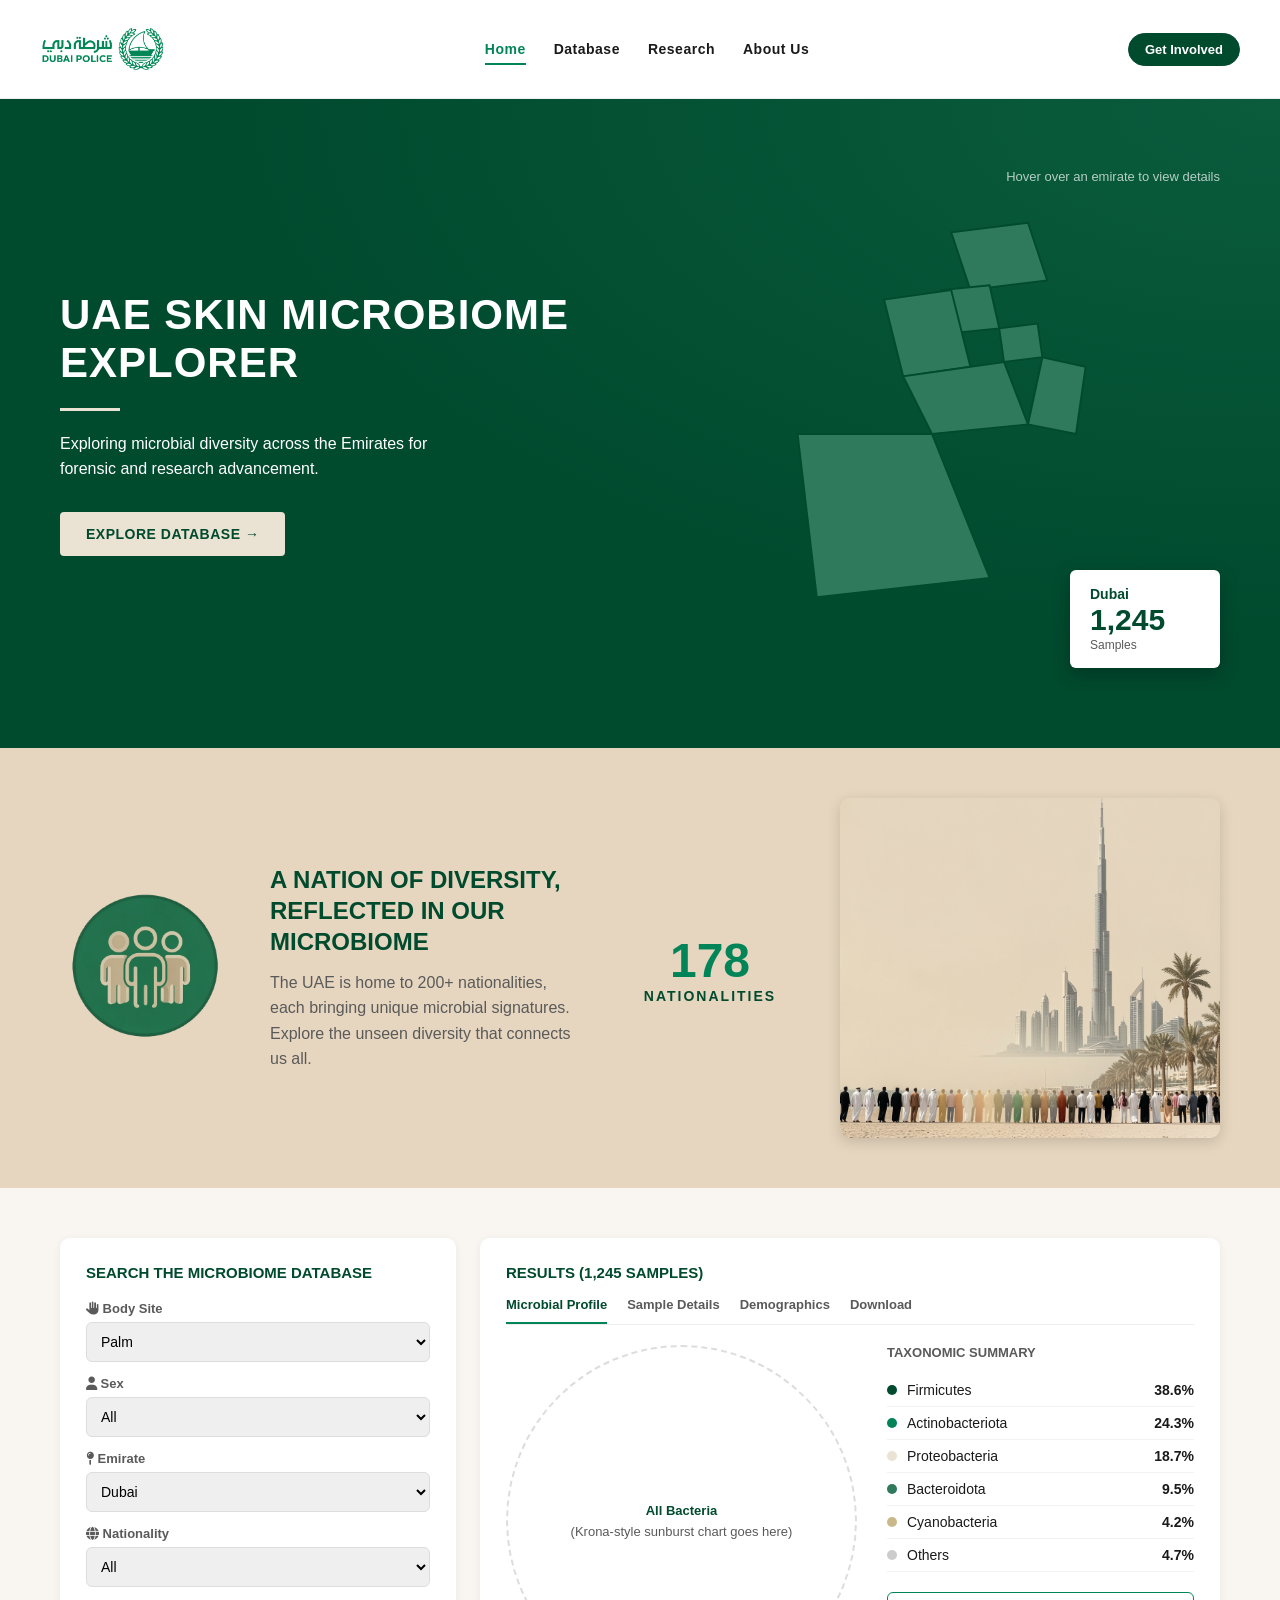
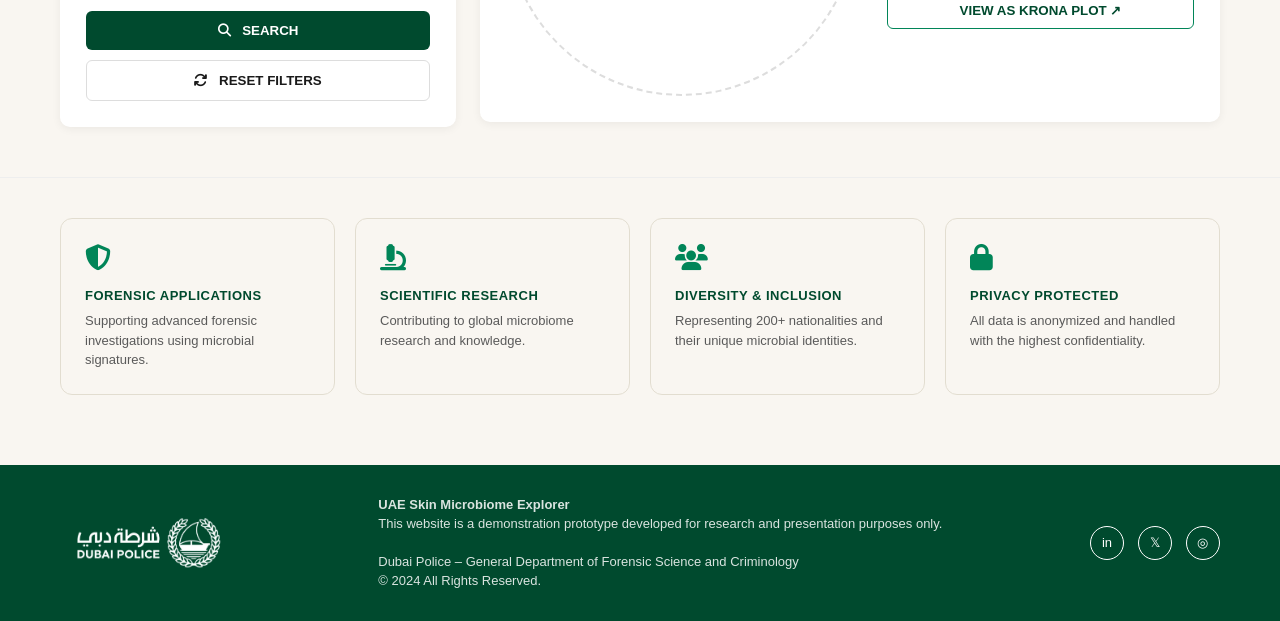
==== index.html @ 8ec53cb7 "Add files via upload" ====
<!DOCTYPE html>
<html lang="en">
<head>
<meta charset="UTF-8">
<meta name="viewport" content="width=device-width, initial-scale=1.0">
<title>UAE Skin Microbiome Explorer</title>
<link rel="stylesheet" href="https://cdnjs.cloudflare.com/ajax/libs/font-awesome/6.5.1/css/all.min.css">
<link rel="stylesheet" href="https://unpkg.com/aos@2.3.4/dist/aos.css" />
<link rel="stylesheet" href="style.css">
</head>
<body>

<!-- ============ NAV BAR ============ -->
<nav class="navbar">
    <img src="/images/Dubai-police-logo-vector.png" alt="Dubai Police Logo" height="70">

    <ul class="nav-links">
        <li><a href="index.html" class="active">Home</a></li>
        <li><a href="database.html">Database</a></li>
        <li><a href="research.html">Research</a></li>
        <li><a href="about.html">About Us</a></li>
        <!--<li><a href="contact.html">Contact</a></li>-->
    </ul>

    <a href="about-project.html" class="btn-outline">Get Involved</a>
</nav>

<!-- ============ HERO ============ -->
<header class="hero">
    <div class="hero-text">
        <h1 data-aos="fade-up">UAE SKIN MICROBIOME<br>EXPLORER</h1>
        <div class="hero-divider"></div>
        <p data-aos="fade-right" data-aos-delay="50">Exploring microbial diversity across the Emirates for
           forensic and research advancement.</p>
        <a href="database.html" class="btn-cta">EXPLORE DATABASE →</a>
    </div>

    <div class="hero-map">
        <p class="map-hint">Hover over an emirate to view details</p>

        <svg viewBox="0 0 500 500" class="uae-map">
            <!-- Simplified, non-geographic emirate shapes for interaction demo -->
            <polygon class="emirate" data-name="Ras Al Khaimah" data-samples="128"
                points="220,40 300,30 320,90 240,100" />
            <polygon class="emirate" data-name="Umm Al Quwain" data-samples="74"
                points="210,100 260,95 270,140 220,145" />
            <polygon class="emirate" data-name="Ajman" data-samples="96"
                points="270,140 310,135 315,170 275,175" />
            <polygon class="emirate" data-name="Sharjah" data-samples="612"
                points="150,110 220,100 240,180 170,190" />
            <polygon class="emirate" data-name="Dubai" data-samples="1245"
                points="170,190 275,175 300,240 200,250" />
            <polygon class="emirate" data-name="Fujairah" data-samples="210"
                points="315,170 360,180 350,250 300,240" />
            <polygon class="emirate" data-name="Abu Dhabi" data-samples="1782"
                points="60,250 200,250 260,400 80,420" />
        </svg>

        <div class="map-info" id="mapInfo">
            <span class="map-info-name">Dubai</span>
            <span class="map-info-count">1,245</span>
            <span class="map-info-label">Samples</span>
        </div>
    </div>
</header>

<!-- ============ DIVERSITY BAND ============ -->
<section class="diversity">
    <img src="/images/icon-people.png" alt="Icon" height="170">
    <div class="diversity-text">
        <h2 data-aos="fade-up">A NATION OF DIVERSITY,<br>REFLECTED IN OUR MICROBIOME</h2>
        <p data-aos="fade-right" data-aos-delay="400">The UAE is home to 200+ nationalities, each bringing unique
           microbial signatures. Explore the unseen diversity that
           connects us all.</p>
    </div>
    
    <div class="diversity-stat">
    <span class="stat-number" id="natCounter">0</span>
    <span class="stat-label">NATIONALITIES</span>
</div>

    <div class="skyline-frame">
    <img src="/images/Dubai-skyline.png" alt="Dubai Skyline with Burj Khalifa">
</div>
</section>

<!-- ============ DATABASE SEARCH ============ -->
<section class="database-search">

    <div class="search-panel"  data-aos="fade-zoom-in"
     data-aos-easing="ease-in-back"
     data-aos-delay="300"
     data-aos-offset="0">
        <h3>SEARCH THE MICROBIOME DATABASE</h3>

        <label>
            <div class="filter-icon"></div><i class="fa-solid fa-hand" ></i>
            Body Site
            <select>
                <option>Palm</option>
                <option>Forearm</option>
                <option>Finger</option>
            </select>
        </label>

        <label>
            <div class="filter-icon"></div><i class="fa-solid fa-user" ></i>
            Sex
            <select>
                <option>All</option>
                <option>Male</option>
                <option>Female</option>
            </select>
        </label>

        <label>
            <div class="filter-icon"></div><i class="fa-solid fa-map-pin"></i>
            Emirate
            <select>
                <option>Dubai</option>
                <option>Abu Dhabi</option>
                <option>Sharjah</option>
                <option>Ajman</option>
                <option>Ras Al Khaimah</option>
                <option>Fujairah</option>
                <option>Umm Al Quwain</option>
        
            </select>
        </label>

        <label>
            <div class="filter-icon"></div><i class="fa-solid fa-globe"></i>
            Nationality
            <select>
                <option>All</option>
                <option>Emirati</option>
                <option>Indian</option>
                <option>Pakistani</option>
                <option>Filipino</option>
                <option>British</option>
                <option>American</option>
                <option>Chinese</option>

            </select>
        </label>

       <button class="btn-search">
        <i class="fa-solid fa-magnifying-glass"></i> SEARCH
        </button>

        <button class="btn-reset">
        <i class="fa-solid fa-arrows-rotate"></i> RESET FILTERS
        </button>
    </div>

    <div class="results-panel" data-aos="fade-right"
     data-aos-offset="300"
     data-aos-easing="ease-in-sine">

        <h3>RESULTS (1,245 SAMPLES)</h3>
        <div class="results-tabs">
            <span class="tab active">Microbial Profile</span>
            <span class="tab">Sample Details</span>
            <span class="tab">Demographics</span>
            <span class="tab">Download</span>
        </div>

        <div class="results-body">
            <div class="chart-placeholder">
                <p>All Bacteria</p>
                <span>(Krona-style sunburst chart goes here)</span>
            </div>

            <div class="taxonomy-list">
                <h4>TAXONOMIC SUMMARY</h4>
                <ul>
                    <li><span class="dot dot1"></span> Firmicutes <b>38.6%</b></li>
                    <li><span class="dot dot2"></span> Actinobacteriota <b>24.3%</b></li>
                    <li><span class="dot dot3"></span> Proteobacteria <b>18.7%</b></li>
                    <li><span class="dot dot4"></span> Bacteroidota <b>9.5%</b></li>
                    <li><span class="dot dot5"></span> Cyanobacteria <b>4.2%</b></li>
                    <li><span class="dot dot6"></span> Others <b>4.7%</b></li>
                </ul>
                <button class="btn-outline-full">VIEW AS KRONA PLOT ↗</button>
            </div>
        </div>
    </div>
</section>

<!-- ============ FEATURES ============ -->
<section class="features">
    <div class="feature" data-aos="zoom-in">
        <div class="feature-icon"><i class="fa-solid fa-shield-halved"></i></div>
        <h4>FORENSIC APPLICATIONS</h4>
        <p>Supporting advanced forensic investigations using microbial signatures.</p>
    </div>
    <div class="feature" data-aos="zoom-in" data-aos-delay="100">
        <div class="feature-icon"><i class="fa-solid fa-microscope"></i></div>
        <h4>SCIENTIFIC RESEARCH</h4>
        <p>Contributing to global microbiome research and knowledge.</p>
    </div>
    <div class="feature" data-aos="zoom-in" data-aos-delay="200">
        <div class="feature-icon"><i class="fa-solid fa-users"></i></div>
        <h4>DIVERSITY & INCLUSION</h4>
        <p>Representing 200+ nationalities and their unique microbial identities.</p>
    </div>
    <div class="feature" data-aos="zoom-in" data-aos-delay="300">
        <div class="feature-icon"><i class="fa-solid fa-lock"></i></div>
        <h4>PRIVACY PROTECTED</h4>
        <p>All data is anonymized and handled with the highest confidentiality.</p>
    </div>
</section>

<!-- ============ FOOTER ============ -->
<footer class="site-footer">
    <img src="/images/Dubai-police-logo-white.png" alt="Dubai Police Logo" height="60">

    <div class="footer-text">
        <p><b>UAE Skin Microbiome Explorer</b></p>
        <p>This website is a demonstration prototype developed for research and presentation purposes only.</p> <br>
        <p>Dubai Police – General Department of Forensic Science and Criminology</p>
        <p>© 2024 All Rights Reserved.</p>

    </div>

    <div class="footer-socials">
        <a href="#">in</a>
        <a href="#">𝕏</a>
        <a href="#">◎</a>
    </div>
</footer>

<script src="script.js"></script>
<script src="https://unpkg.com/aos@2.3.4/dist/aos.js"></script>

<script>
  AOS.init({
    duration: 800,
    once: true,
  });
</script>

</body>
</html>
---- style.css ----
/* ===========================================================
   UAE SKIN MICROBIOME EXPLORER — STATIC HOMEPAGE STYLES
   Color system:
     --green-primary : #018558   (buttons, accents, icons)
     --green-dark    : #004a2e   (hero bg, headings, footer)
     --beige         : #eae2d2   (soft section backgrounds)
     --white         : #ffffff
=========================================================== */

:root {
    --green-primary: #018558;
    --green-dark: #004a2e;
    --beige: #eae2d2;
    --sand: #e6d6bf;
    --cream: #f9f6f1;
    --white: #ffffff;
    --text-dark: #1a1a1a;
    --text-muted: #5a5a5a;
    --font-heading: 'Arial Black', Arial, sans-serif;
    --font-body: Arial, Helvetica, sans-serif;
}

* {
    margin: 0;
    padding: 0;
    box-sizing: border-box;
}

body {
    font-family: var(--font-body);
    background-color: var(--cream);
    color: var(--text-dark);
}

a {
    text-decoration: none;
    color: inherit;
}

ul {
    list-style: none;
}

/* ===================== NAV BAR ===================== */
.navbar {
    display: flex;
    align-items: center;
    justify-content: space-between;
    padding: 14px 40px;
    background-color: var(--white);
    border-bottom: 1px solid #eee;
}

.logo {
    display: flex;
    align-items: center;
    gap: 10px;
}

.logo-mark {
    color: var(--green-primary);
    font-size: 24px;
}

.logo-text {
    display: flex;
    flex-direction: column;
    line-height: 1.1;
}

.logo-arabic {
    font-size: 13px;
    color: var(--green-dark);
}

.logo-en {
    font-size: 12px;
    font-weight: bold;
    letter-spacing: 1px;
    color: var(--green-dark);
}

.nav-links {
    display: flex;
    gap: 28px;
}

.nav-links a {
    font-size: 14px;
    font-weight: 600;
    letter-spacing: 0.5px;
    color: var(--text-dark);
    padding-bottom: 6px;
}

.nav-links a.active,
.nav-links a:hover {
    color: var(--green-primary);
    border-bottom: 2px solid var(--green-primary);
}

.btn-outline {
    border: 1px solid var(--green-dark);
    background-color: var(--green-dark);
    color: var(--white);
    padding: 8px 16px;
    border-radius: 20px;
    font-size: 13px;
    font-weight: 600;
    white-space: nowrap;
}

/* ===================== HERO ===================== */
.hero {
    display: flex;
    justify-content: space-between;
    align-items: center;
    gap: 40px;
    background: radial-gradient(ellipse at top right, #0a5c3d 0%, var(--green-dark) 60%);
    color: var(--white);
    padding: 70px 60px;
    flex-wrap: wrap;
}

.hero-text {
    flex: 1;
    min-width: 320px;
}

.hero-text h1 {
    font-size: 42px;
    line-height: 1.15;
    letter-spacing: 1px;
    margin-bottom: 20px;
}

.hero-divider {
    width: 60px;
    height: 3px;
    background-color: var(--beige);
    margin-bottom: 20px;
}

.hero-text p {
    font-size: 16px;
    line-height: 1.6;
    max-width: 420px;
    margin-bottom: 30px;
    opacity: 0.9;
}

.btn-cta {
    display: inline-block;
    background-color: var(--beige);
    color: var(--green-dark);
    font-weight: bold;
    font-size: 14px;
    letter-spacing: 0.5px;
    padding: 14px 26px;
    border-radius: 4px;
}

.btn-cta:hover {
    background-color: var(--white);
}

/* ---------- Hero Map ---------- */
.hero-map {
    position: relative;
    flex: 1;
    min-width: 340px;
    max-width: 480px;
}

.map-hint {
    font-size: 13px;
    opacity: 0.7;
    text-align: right;
    margin-bottom: 10px;
}

.uae-map {
    width: 100%;
    height: auto;
}

.emirate {
    fill: #2f7a5c;
    stroke: var(--green-dark);
    stroke-width: 2;
    cursor: pointer;
    transition: fill 0.2s ease;
}

.emirate:hover,
.emirate.is-active {
    fill: var(--beige);
}

.map-info {
    position: absolute;
    bottom: 10px;
    right: 0;
    background-color: var(--white);
    color: var(--green-dark);
    padding: 16px 20px;
    border-radius: 6px;
    min-width: 150px;
    box-shadow: 0 6px 18px rgba(0,0,0,0.25);
}

.map-info-name {
    display: block;
    font-size: 14px;
    font-weight: 600;
}

.map-info-count {
    display: block;
    font-size: 30px;
    font-weight: 800;
    line-height: 1.2;
}

.map-info-label {
    display: block;
    font-size: 12px;
    color: var(--text-muted);
}

/* ===================== DIVERSITY BAND ===================== */
.diversity {
    display: flex;
    align-items: center;
    gap: 40px;
    background-color: var(--sand);
    padding: 50px 60px;
    flex-wrap: wrap;
}

.diversity-icon {
    font-size: 40px;
    background-color: var(--white);
    border: 2px solid var(--green-primary);
    border-radius: 50%;
    width: 80px;
    height: 80px;
    display: flex;
    align-items: center;
    justify-content: center;
    flex-shrink: 0;
}

.diversity-text {
    flex: 2;
    min-width: 280px;
}

.diversity-text h2 {
    color: var(--green-dark);
    font-size: 24px;
    line-height: 1.3;
    margin-bottom: 12px;
}

.diversity-text p {
    color: var(--text-muted);
    max-width: 480px;
    line-height: 1.6;
}

.diversity-stat {
    flex: 1;
    min-width: 180px;
    text-align: center;
}

.stat-number {
    display: block;
    font-size: 48px;
    font-weight: 800;
    color: var(--green-primary);
}

.stat-label {
    display: block;
    font-size: 14px;
    font-weight: 700;
    letter-spacing: 2px;
    color: var(--green-dark);
}

.skyline-frame {
    width: 380px;
    height: 340px;
    border-radius: 10px;
    overflow: hidden;
    flex-shrink: 0;
    box-shadow: 0 4px 14px rgba(0,0,0,0.15);
}

.skyline-frame img {
    width: 100%;
    height: 100%;
    object-fit: cover;
    object-position: bottom;
    display: block;
}

/* ===================== DATABASE SEARCH ===================== */
.filter-icon {
    font-size: 10px;
    color: var(--green-primary);
    margin-bottom: 14px;
}

.database-search {
    display: flex;
    gap: 24px;
    padding: 50px 60px;
    align-items: flex-start;
    flex-wrap: wrap;
    background-color: var(--cream);
}

.search-icon {
    font-size: 10px;
    color: var(--white);
    margin-bottom: 14px;
}

.search-panel {
    flex: 1;
    min-width: 260px;
    background-color: var(--white);
    border-radius: 10px;
    padding: 26px;
    box-shadow: 0 2px 10px rgba(0,0,0,0.06);
}

.search-panel h3 {
    color: var(--green-dark);
    font-size: 15px;
    margin-bottom: 20px;
}

.search-panel label {
    display: block;
    font-size: 13px;
    font-weight: 600;
    color: var(--text-muted);
    margin-bottom: 14px;
}

.search-panel select {
    display: block;
    width: 100%;
    margin-top: 6px;
    padding: 10px;
    border: 1px solid #ddd;
    border-radius: 6px;
    font-size: 14px;
}

.btn-search {
    width: 100%;
    background-color: var(--green-dark);
    color: var(--white);
    border: none;
    padding: 12px;
    border-radius: 6px;
    font-weight: 700;
    margin-top: 10px;
    cursor: pointer;
}

.btn-reset {
    width: 100%;
    background-color: var(--white);
    color: var(--text-dark);
    border: 1px solid #ddd;
    padding: 12px;
    border-radius: 6px;
    font-weight: 600;
    margin-top: 10px;
    cursor: pointer;
}

.btn-search i,
.btn-reset i {
    margin-right: 8px;
}
.button-icon {
    font-size: 26px;
    color: var(--green-primary);
    margin-bottom: 14px;
}
.results-panel {
    flex: 2;
    min-width: 320px;
    background-color: var(--white);
    border-radius: 10px;
    padding: 26px;
    box-shadow: 0 2px 10px rgba(0,0,0,0.06);
}

.results-panel h3 {
    color: var(--green-dark);
    font-size: 15px;
    margin-bottom: 16px;
}

.results-tabs {
    display: flex;
    gap: 20px;
    border-bottom: 1px solid #eee;
    margin-bottom: 20px;
    font-size: 13px;
    font-weight: 600;
    color: var(--text-muted);
}

.tab {
    padding-bottom: 10px;
    cursor: pointer;
}

.tab.active {
    color: var(--green-dark);
    border-bottom: 2px solid var(--green-primary);
}

.results-body {
    display: flex;
    gap: 30px;
    flex-wrap: wrap;
}

.chart-placeholder {
    flex: 1;
    min-width: 220px;
    aspect-ratio: 1;
    border: 2px dashed #ddd;
    border-radius: 50%;
    display: flex;
    flex-direction: column;
    align-items: center;
    justify-content: center;
    text-align: center;
    color: var(--text-muted);
    font-size: 13px;
    padding: 20px;
}

.chart-placeholder p {
    font-weight: 700;
    color: var(--green-dark);
    margin-bottom: 6px;
}

.taxonomy-list {
    flex: 1;
    min-width: 220px;
}

.taxonomy-list h4 {
    font-size: 13px;
    color: var(--text-muted);
    margin-bottom: 14px;
}

.taxonomy-list ul {
    margin-bottom: 20px;
}

.taxonomy-list li {
    display: flex;
    align-items: center;
    gap: 10px;
    font-size: 14px;
    padding: 8px 0;
    border-bottom: 1px solid #f2f2f2;
}

.taxonomy-list li b {
    margin-left: auto;
}

.dot {
    width: 10px;
    height: 10px;
    border-radius: 50%;
    display: inline-block;
}

.dot1 { background-color: #004a2e; }
.dot2 { background-color: #018558; }
.dot3 { background-color: #eae2d2; }
.dot4 { background-color: #2f7a5c; }
.dot5 { background-color: #c9b98a; }
.dot6 { background-color: #cccccc; }

.btn-outline-full {
    width: 100%;
    background-color: var(--white);
    border: 1px solid var(--green-primary);
    color: var(--green-dark);
    padding: 10px;
    border-radius: 6px;
    font-weight: 600;
    cursor: pointer;
}

/* ===================== FEATURES ===================== */
.features {
    display: flex;
    gap: 20px;
    padding: 40px 60px 70px;
    flex-wrap: wrap;
    border-top: 1px solid #eee;
}

.feature {
    flex: 1;
    min-width: 200px;
    border: 1px solid #e2ddd0;
    border-radius: 12px;
    padding: 24px;
    transition: box-shadow 0.2s ease, border-color 0.2s ease;
}

.feature:hover {
    border-color: var(--green-primary);
    box-shadow: 0 4px 14px rgba(0,0,0,0.06);
}

.feature-icon {
    font-size: 26px;
    color: var(--green-primary);
    margin-bottom: 14px;
}

.feature h4 {
    font-size: 13px;
    color: var(--green-dark);
    margin-bottom: 8px;
    letter-spacing: 0.5px;
}

.feature p {
    font-size: 13px;
    color: var(--text-muted);
    line-height: 1.5;
}

/* ===================== FOOTER ===================== */
.site-footer {
    display: flex;
    align-items: center;
    justify-content: space-between;
    gap: 20px;
    background-color: var(--green-dark);
    color: var(--white);
    padding: 30px 60px;
    flex-wrap: wrap;
}

.footer-logo {
    display: flex;
    align-items: center;
    gap: 10px;
}

.footer-text p {
    font-size: 13px;
    opacity: 0.85;
    line-height: 1.5;
}

.footer-socials {
    display: flex;
    gap: 14px;
}

.footer-socials a {
    width: 34px;
    height: 34px;
    border: 1px solid var(--white);
    border-radius: 50%;
    display: flex;
    align-items: center;
    justify-content: center;
    font-size: 13px;
}

/* ===================== RESPONSIVE ===================== */
@media (max-width: 768px) {
    .navbar { flex-wrap: wrap; gap: 12px; }
    .nav-links { order: 3; width: 100%; justify-content: space-between; overflow-x: auto; }
    .hero, .diversity, .database-search, .features, .site-footer {
        padding-left: 24px;
        padding-right: 24px;
    }
    .hero-text h1 { font-size: 30px; }
}
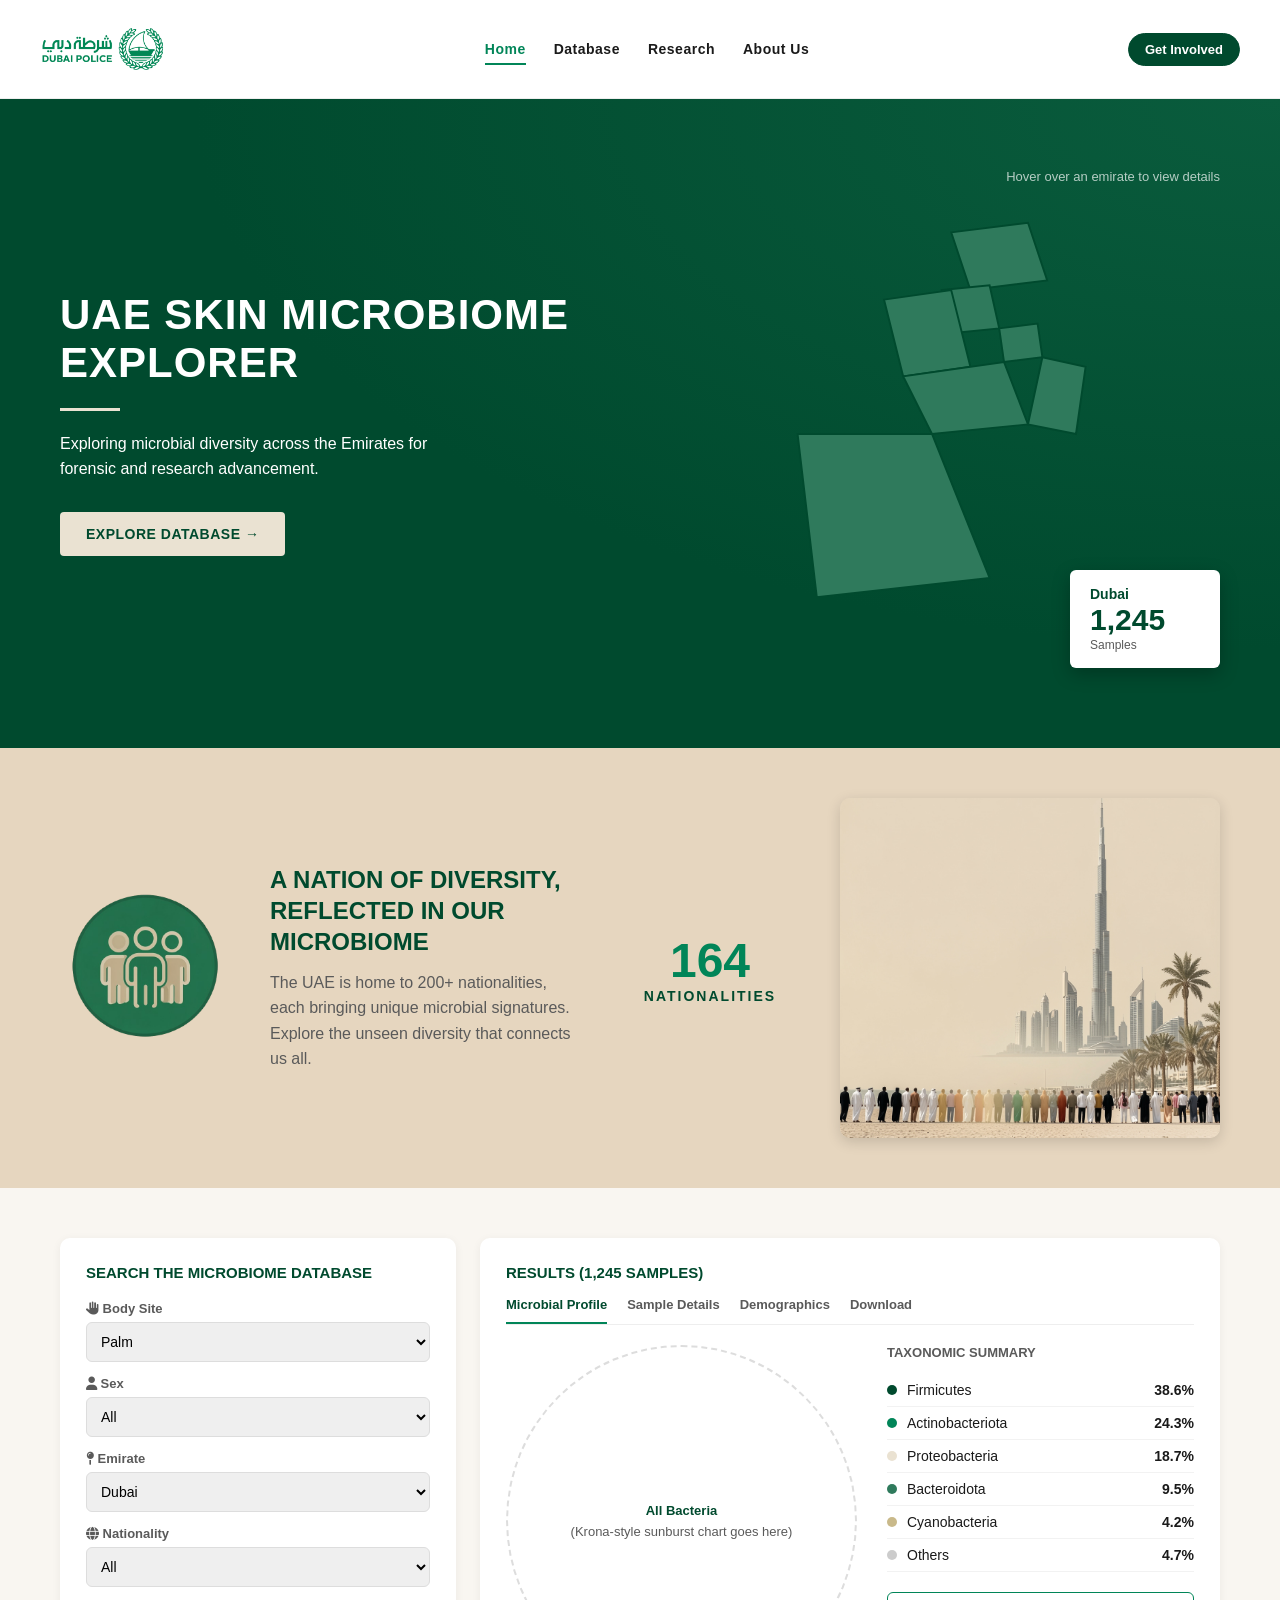
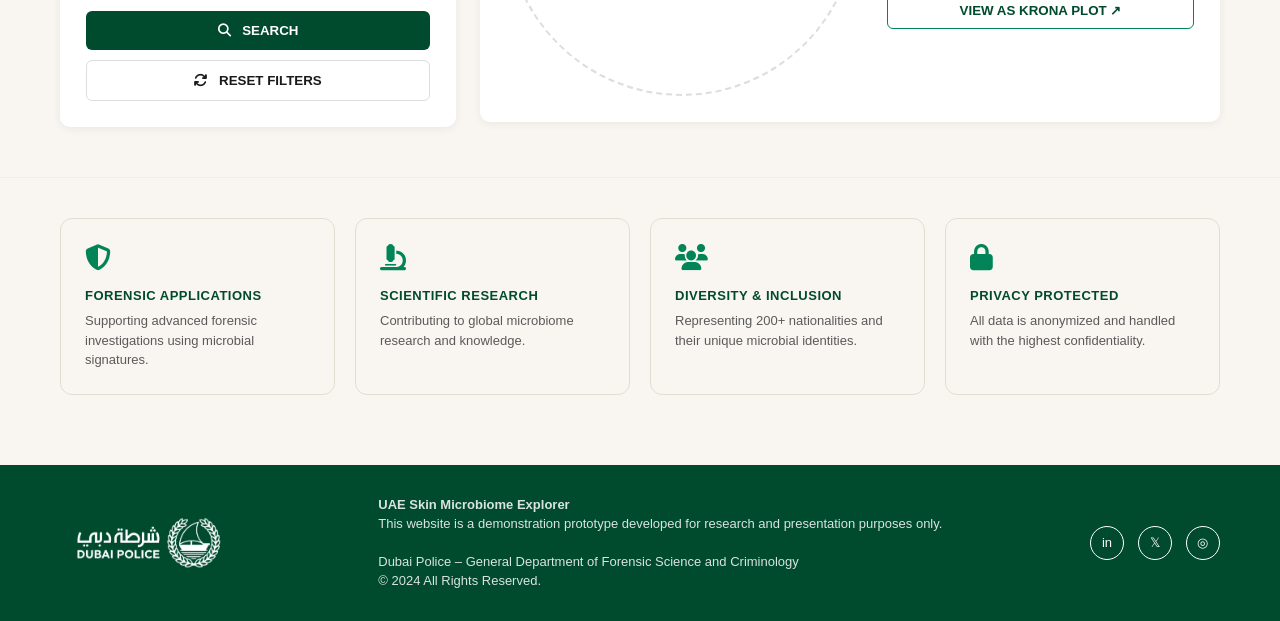
==== commit d08c7421: "Update index.html" ====
--- a/index.html
+++ b/index.html
@@ -12,7 +12,7 @@
 
 <!-- ============ NAV BAR ============ -->
 <nav class="navbar">
-    <img src="/images/Dubai-police-logo-vector.png" alt="Dubai Police Logo" height="70">
+    <img src="images/Dubai-police-logo-vector.png" alt="Dubai Police Logo" height="70">
 
     <ul class="nav-links">
         <li><a href="index.html" class="active">Home</a></li>
@@ -66,7 +66,7 @@
 
 <!-- ============ DIVERSITY BAND ============ -->
 <section class="diversity">
-    <img src="/images/icon-people.png" alt="Icon" height="170">
+    <img src="images/icon-people.png" alt="Icon" height="170">
     <div class="diversity-text">
         <h2 data-aos="fade-up">A NATION OF DIVERSITY,<br>REFLECTED IN OUR MICROBIOME</h2>
         <p data-aos="fade-right" data-aos-delay="400">The UAE is home to 200+ nationalities, each bringing unique
@@ -80,7 +80,7 @@
 </div>
 
     <div class="skyline-frame">
-    <img src="/images/Dubai-skyline.png" alt="Dubai Skyline with Burj Khalifa">
+    <img src="images/Dubai-skyline.png" alt="Dubai Skyline with Burj Khalifa">
 </div>
 </section>
 
@@ -213,7 +213,7 @@
 
 <!-- ============ FOOTER ============ -->
 <footer class="site-footer">
-    <img src="/images/Dubai-police-logo-white.png" alt="Dubai Police Logo" height="60">
+    <img src="images/Dubai-police-logo-white.png" alt="Dubai Police Logo" height="60">
 
     <div class="footer-text">
         <p><b>UAE Skin Microbiome Explorer</b></p>
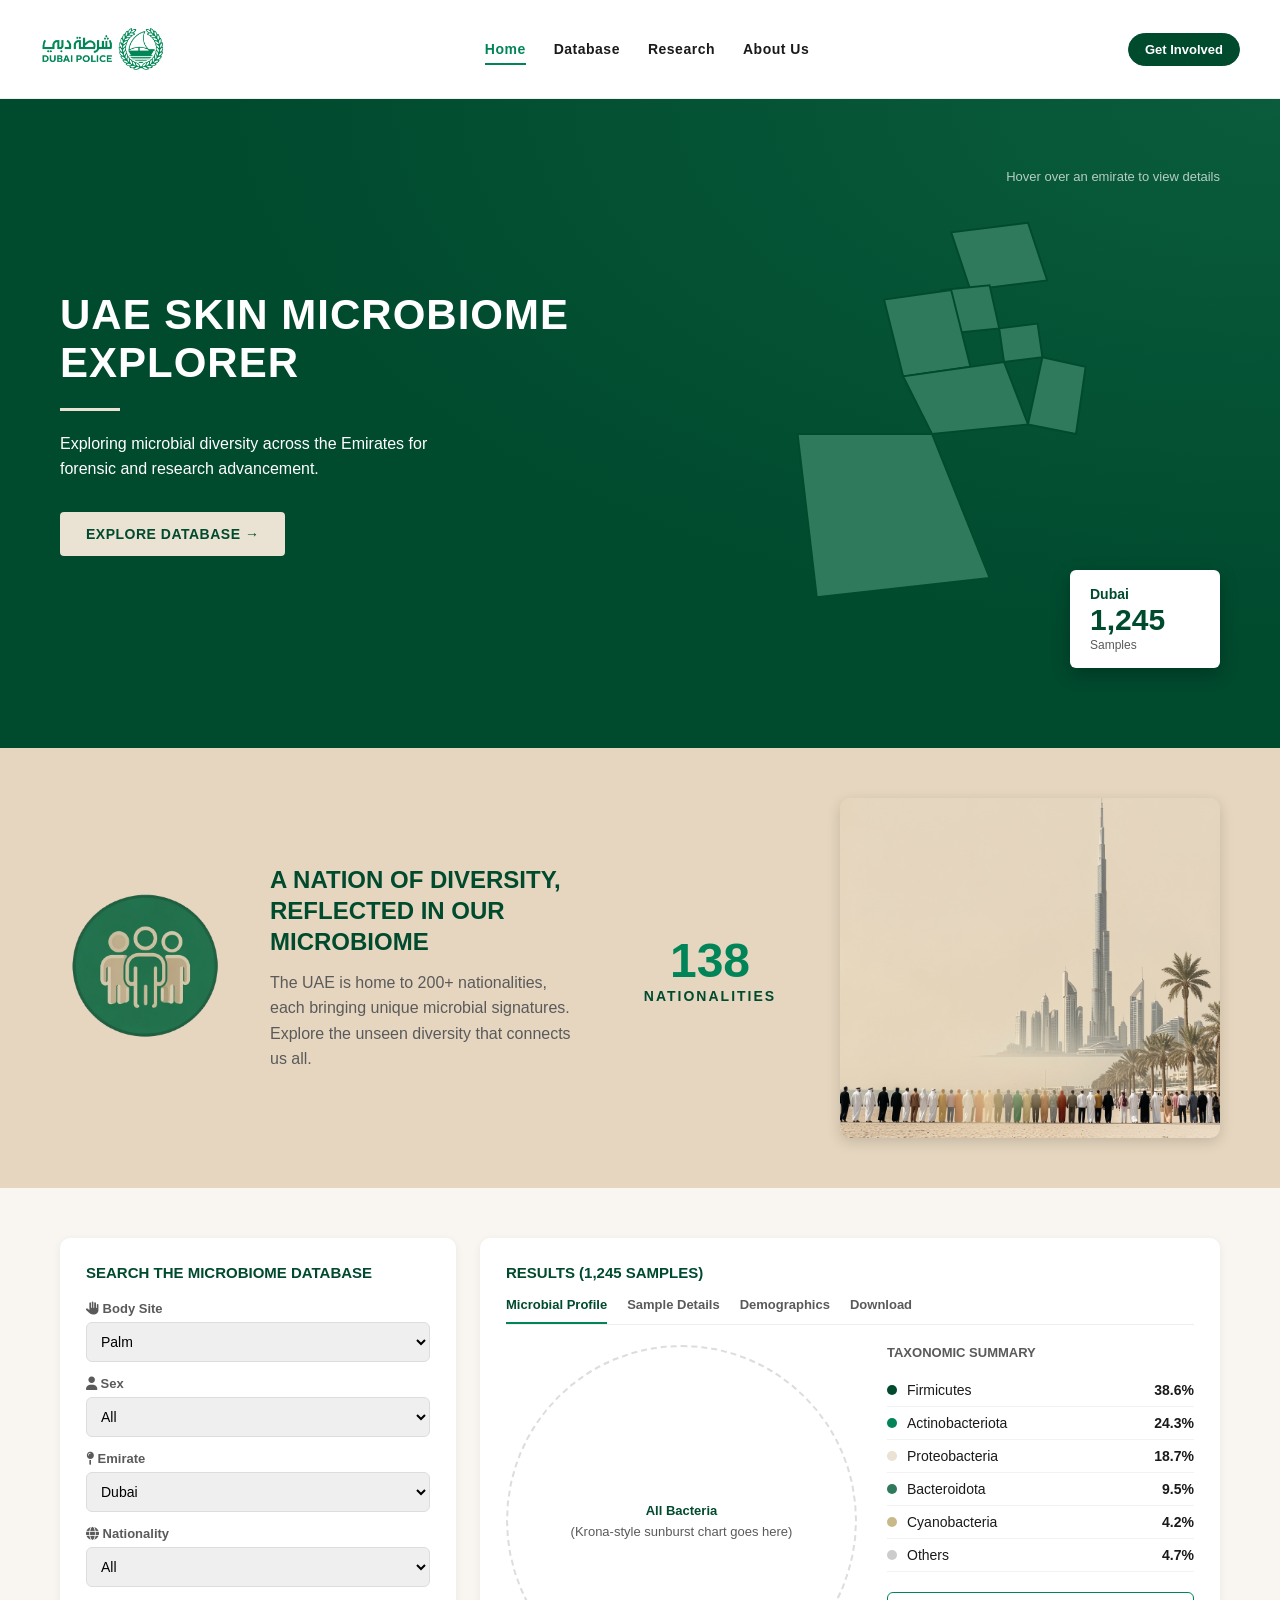
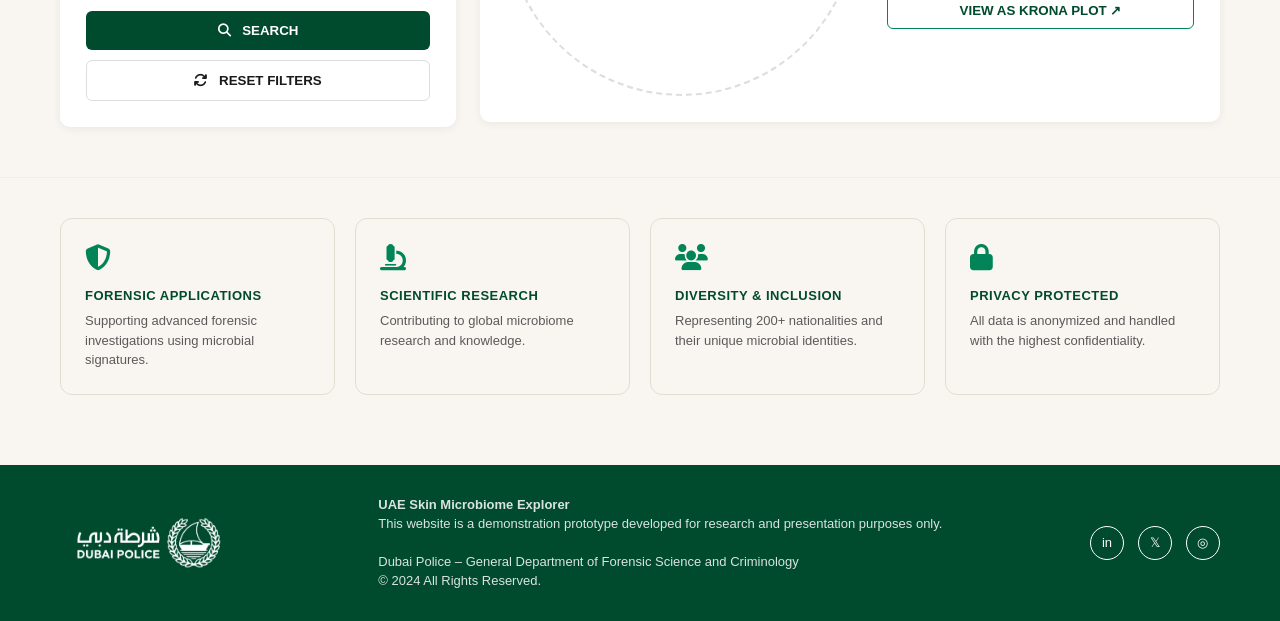
==== commit 9bbbda51: "Update Get Involved link to point to #" ====
--- a/index.html
+++ b/index.html
@@ -22,7 +22,7 @@
         <!--<li><a href="contact.html">Contact</a></li>-->
     </ul>
 
-    <a href="about-project.html" class="btn-outline">Get Involved</a>
+    <a href="#" class="btn-outline">Get Involved</a>
 </nav>
 
 <!-- ============ HERO ============ -->
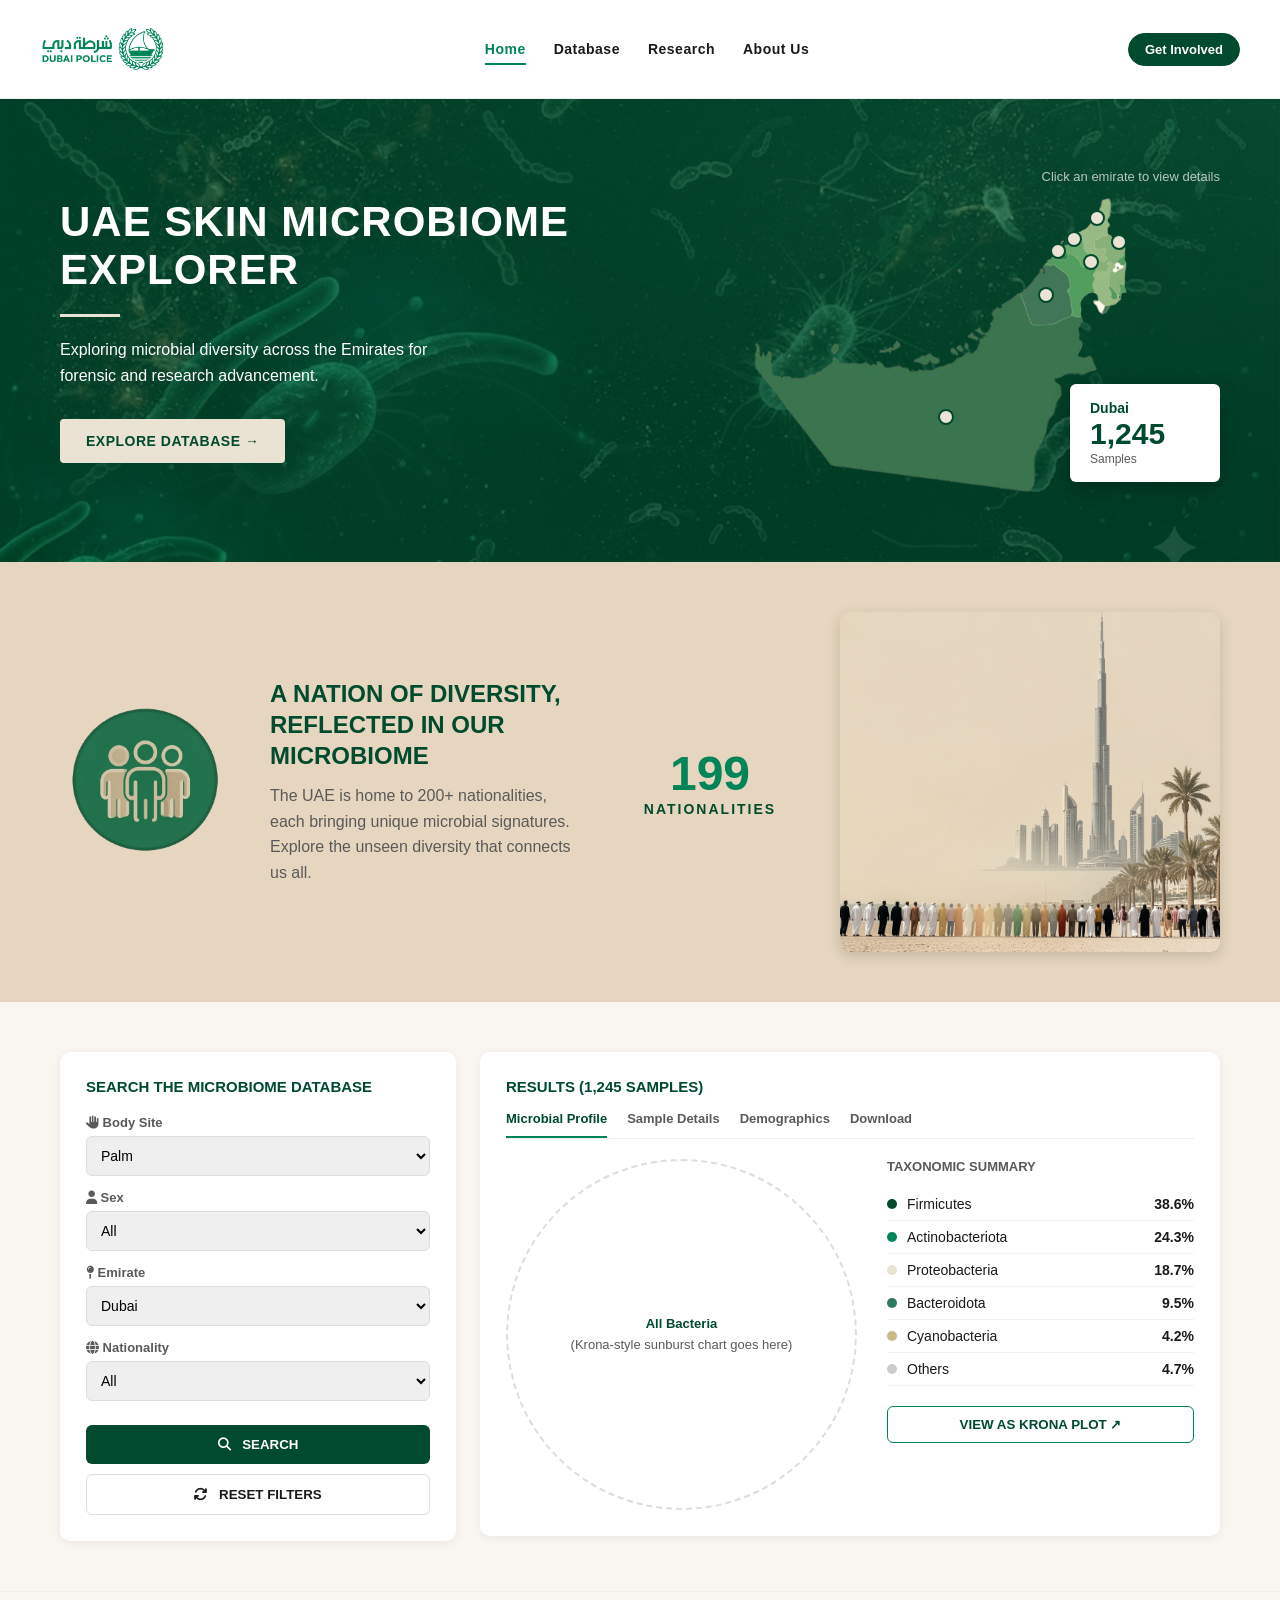
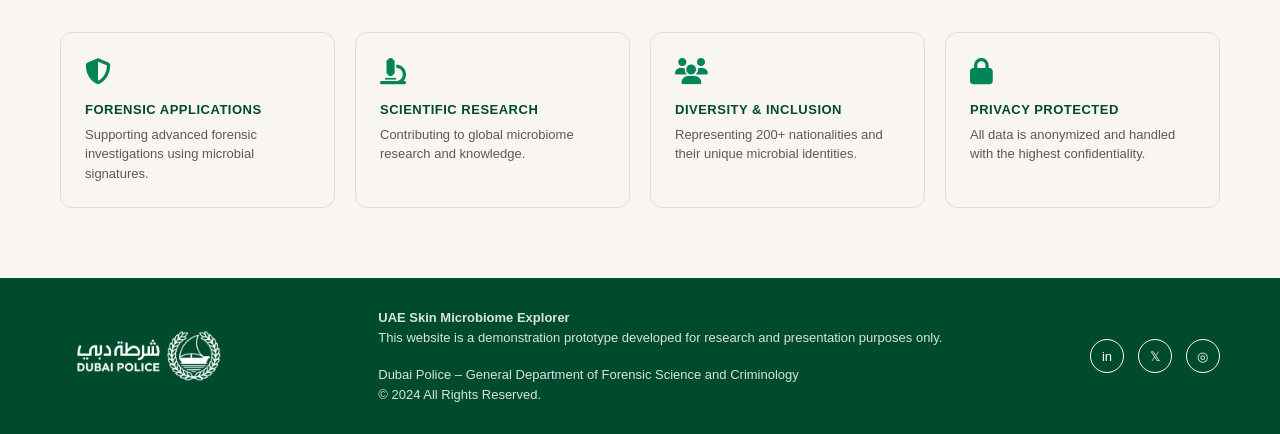
==== commit 8c0786e4: "Add files via upload" ====
--- a/index.html
+++ b/index.html
@@ -22,7 +22,7 @@
         <!--<li><a href="contact.html">Contact</a></li>-->
     </ul>
 
-    <a href="#" class="btn-outline">Get Involved</a>
+    <a class="btn-outline" disabled >Get Involved</a>
 </nav>
 
 <!-- ============ HERO ============ -->
@@ -36,10 +36,10 @@
     </div>
 
     <div class="hero-map">
-        <p class="map-hint">Hover over an emirate to view details</p>
-
+        <p class="map-hint">Click an emirate to view details</p>
+
+        <!-- OLD SVG MAP — kept here commented out in case the image version doesn't look right.
         <svg viewBox="0 0 500 500" class="uae-map">
-            <!-- Simplified, non-geographic emirate shapes for interaction demo -->
             <polygon class="emirate" data-name="Ras Al Khaimah" data-samples="128"
                 points="220,40 300,30 320,90 240,100" />
             <polygon class="emirate" data-name="Umm Al Quwain" data-samples="74"
@@ -55,6 +55,20 @@
             <polygon class="emirate" data-name="Abu Dhabi" data-samples="1782"
                 points="60,250 200,250 260,400 80,420" />
         </svg>
+        -->
+
+        <!-- TRIAL: image-based map with clickable pins. Remove this div and un-comment the SVG above to revert. -->
+        <div class="hero-map-image">
+            <img src="images/uae-map-emirates.png" alt="Map of the UAE emirates">
+
+            <button class="map-pin" data-name="Ras Al Khaimah" data-samples="128" style="left:78%; top:8%;"></button>
+            <button class="map-pin" data-name="Umm Al Quwain" data-samples="74" style="left:74%; top:15%;"></button>
+            <button class="map-pin" data-name="Ajman" data-samples="96" style="left:71%; top:19%;"></button>
+            <button class="map-pin" data-name="Sharjah" data-samples="612" style="left:77%; top:23%;"></button>
+            <button class="map-pin" data-name="Fujairah" data-samples="210" style="left:82%; top:16%;"></button>
+            <button class="map-pin" data-name="Dubai" data-samples="1245" style="left:69%; top:34%;"></button>
+            <button class="map-pin" data-name="Abu Dhabi" data-samples="1782" style="left:51%; top:75%;"></button>
+        </div>
 
         <div class="map-info" id="mapInfo">
             <span class="map-info-name">Dubai</span>
--- a/style.css
+++ b/style.css
@@ -603,3 +603,64 @@
     }
     .hero-text h1 { font-size: 30px; }
 }
+
+/* TRIAL: microbiome texture layered behind hero content — delete this block to revert */
+.hero {
+    position: relative;
+    overflow: hidden;
+}
+
+.hero::before {
+    content: "";
+    position: absolute;
+    inset: 0;
+    background-image: url('images/microbiome-bg.png');
+    background-size: cover;
+    background-position: center;
+    opacity: 0.35;
+    z-index: 0;
+}
+
+.hero-text,
+.hero-map {
+    position: relative;
+    z-index: 1;
+}
+
+/* TRIAL: image-based map + pins — delete this block to revert */
+.hero-map-image {
+    position: relative;
+    width: 100%;
+}
+
+.hero-map-image img {
+    width: 100%;
+    height: auto;
+    display: block;
+}
+
+.hero-map {
+    position: relative;
+    flex: 1;
+    min-width: 340px;
+    max-width: 580px;
+}
+
+.map-pin {
+    position: absolute;
+    width: 16px;
+    height: 16px;
+    padding: 0;
+    background-color: var(--beige);
+    border: 2px solid var(--green-dark);
+    border-radius: 50%;
+    transform: translate(-50%, -50%);
+    cursor: pointer;
+    transition: transform 0.2s ease, background-color 0.2s ease;
+}
+
+.map-pin:hover,
+.map-pin.is-active {
+    background-color: var(--green-primary);
+    transform: translate(-50%, -50%) scale(1.4);
+}
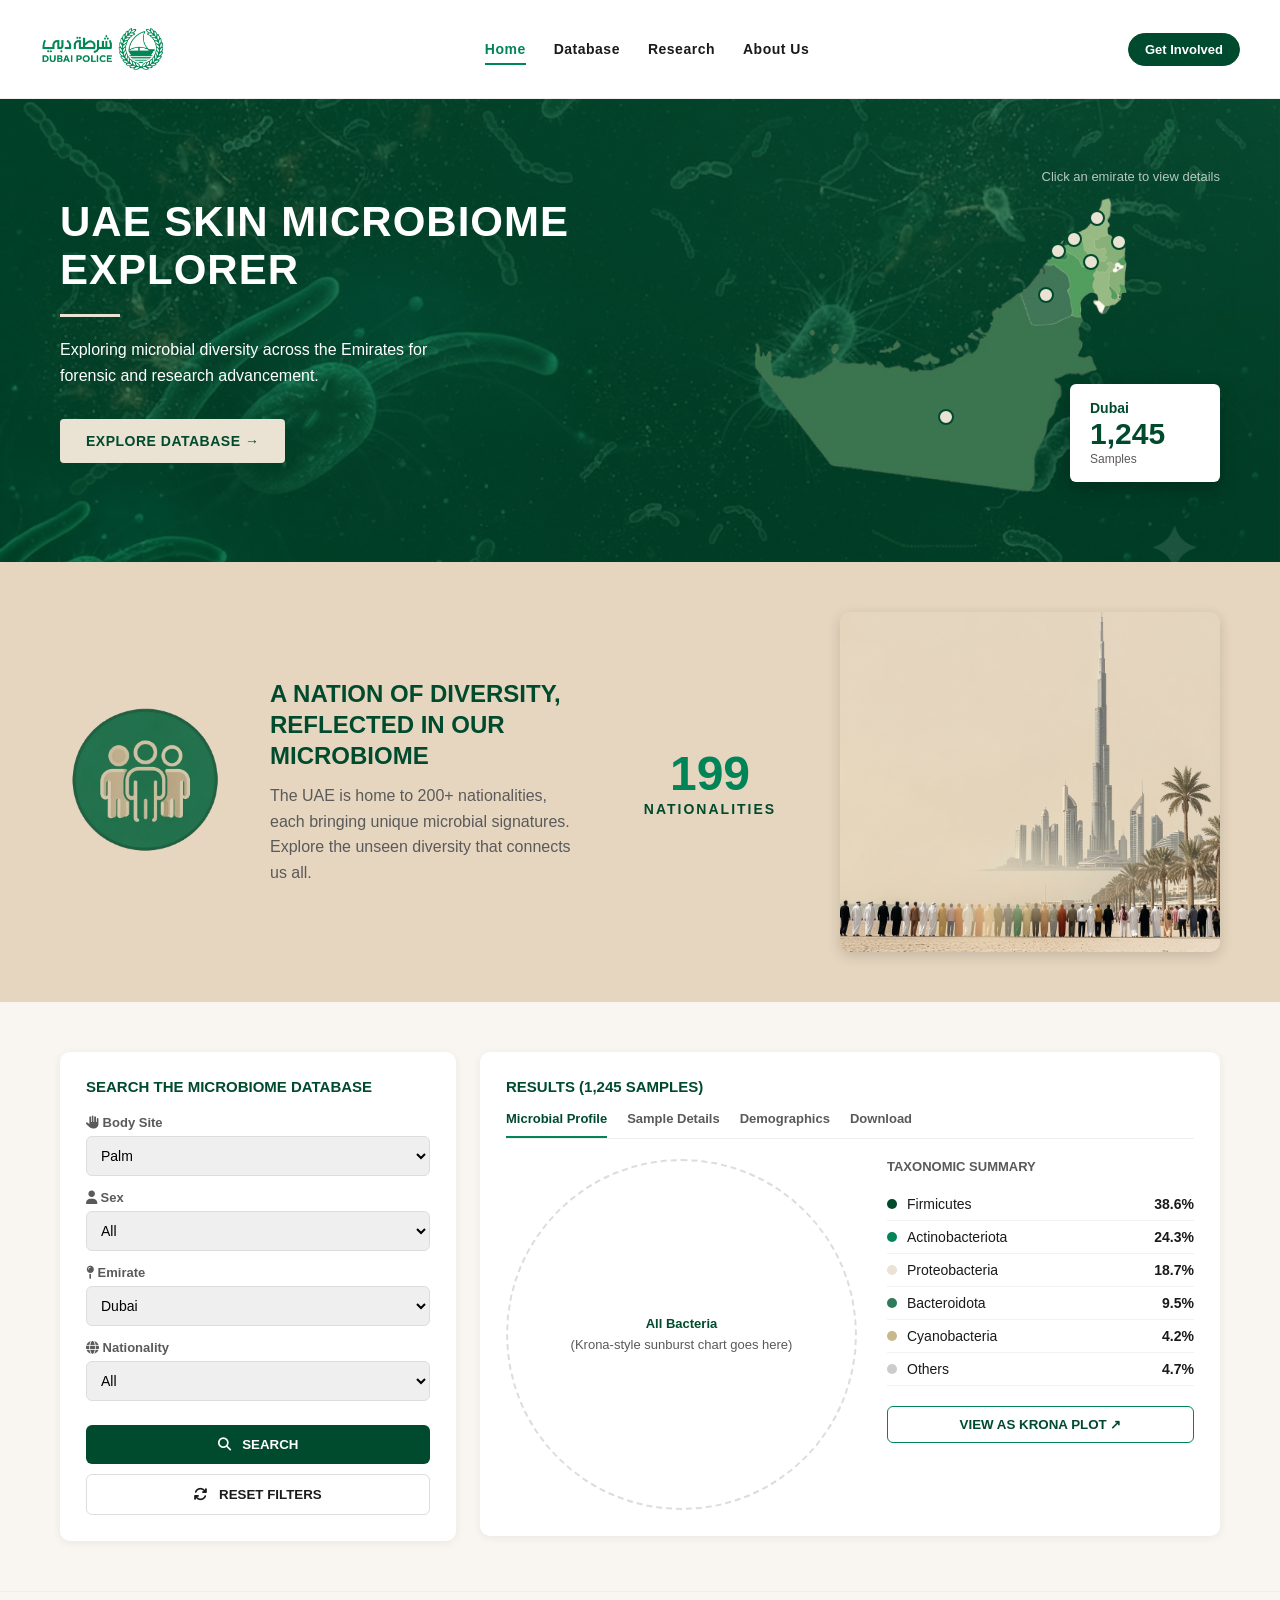
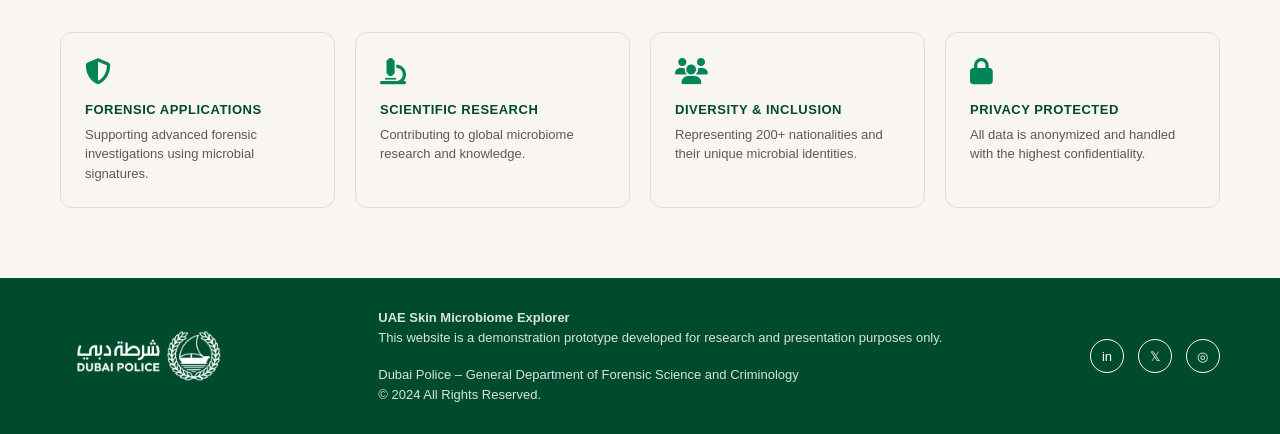
==== commit 9e1489c2: "Update index.html" ====
--- a/index.html
+++ b/index.html
@@ -58,7 +58,7 @@
         -->
 
         <!-- TRIAL: image-based map with clickable pins. Remove this div and un-comment the SVG above to revert. -->
-        <div class="hero-map-image">
+        <div class="hero-map-image" data-aos="zoom-in" data-aos-delay="200">
             <img src="images/uae-map-emirates.png" alt="Map of the UAE emirates">
 
             <button class="map-pin" data-name="Ras Al Khaimah" data-samples="128" style="left:78%; top:8%;"></button>
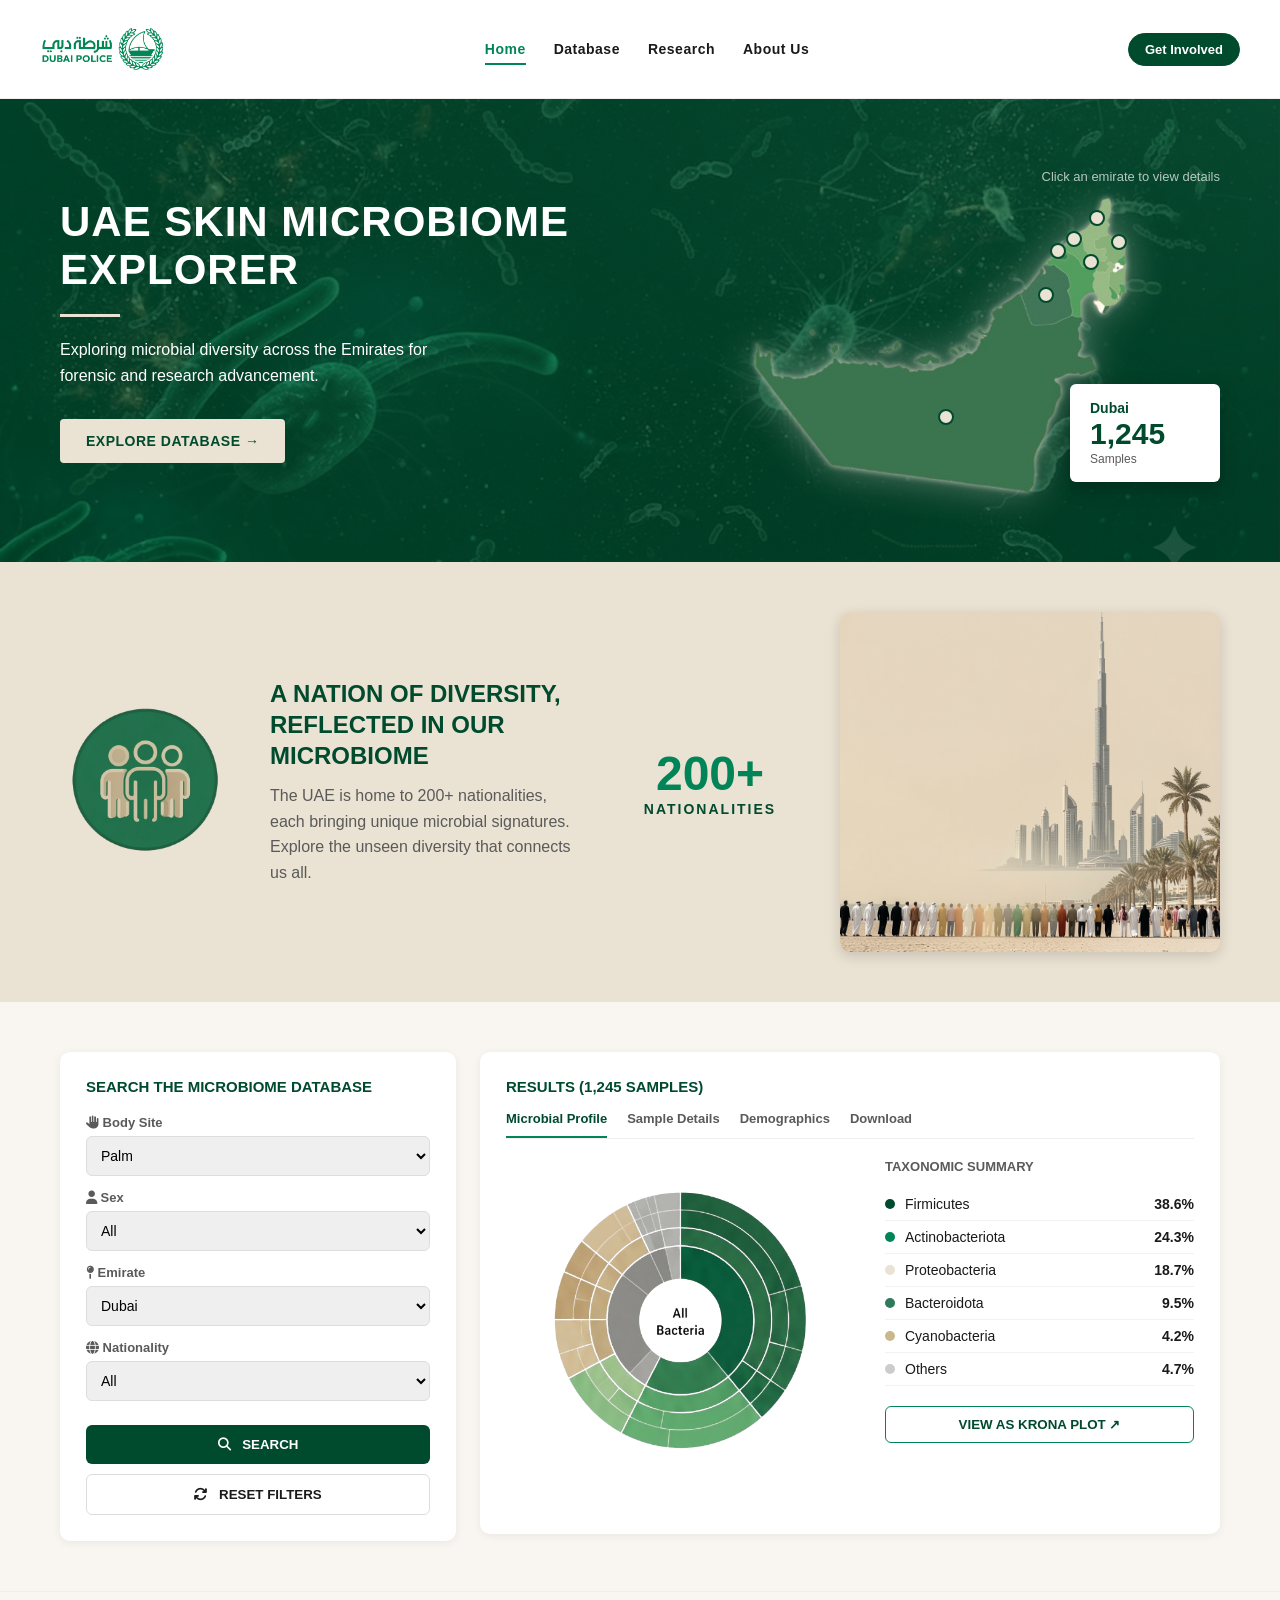
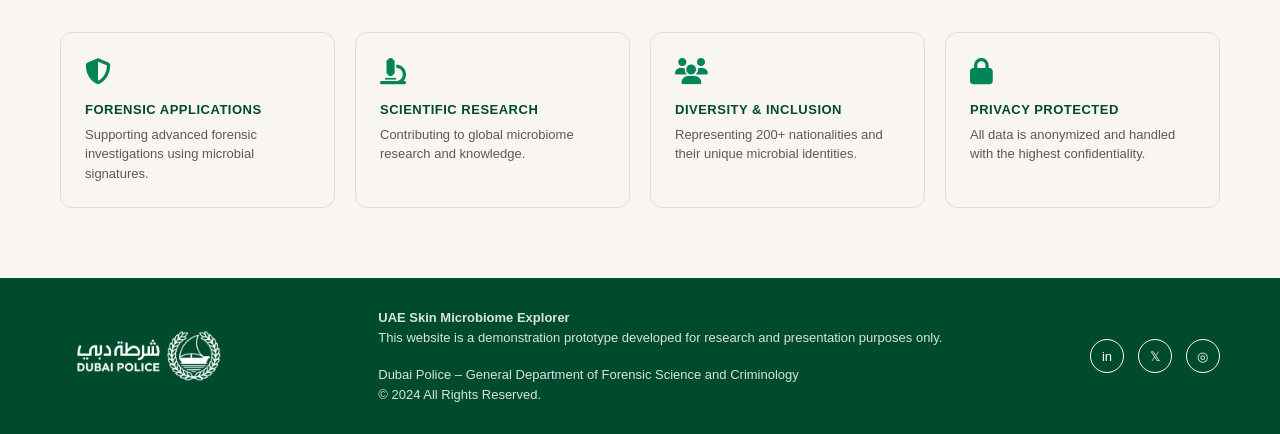
==== commit d3c50f77: "Add files via upload" ====
--- a/index.html
+++ b/index.html
@@ -180,9 +180,9 @@
         </div>
 
         <div class="results-body">
+            <!-- TRIAL: static Krona plot preview image, swap for real D3 sunburst chart later -->
             <div class="chart-placeholder">
-                <p>All Bacteria</p>
-                <span>(Krona-style sunburst chart goes here)</span>
+                <img src="images/krona-plot.png" alt="Krona-style taxonomic sunburst chart preview">
             </div>
 
             <div class="taxonomy-list">
--- a/style.css
+++ b/style.css
@@ -233,7 +233,7 @@
     display: flex;
     align-items: center;
     gap: 40px;
-    background-color: var(--sand);
+    background-color: var(--beige);
     padding: 50px 60px;
     flex-wrap: wrap;
 }
@@ -440,7 +440,7 @@
     flex: 1;
     min-width: 220px;
     aspect-ratio: 1;
-    border: 2px dashed #ddd;
+    
     border-radius: 50%;
     display: flex;
     flex-direction: column;
@@ -456,6 +456,14 @@
     font-weight: 700;
     color: var(--green-dark);
     margin-bottom: 6px;
+}
+
+/* TRIAL: image fills the circular placeholder */
+.chart-placeholder img {
+    width: 100%;
+    height: 100%;
+    object-fit: contain;
+    border-radius: 50%;
 }
 
 .taxonomy-list {
@@ -637,6 +645,8 @@
     width: 100%;
     height: auto;
     display: block;
+     filter: drop-shadow(0 0 3px rgba(234, 226, 210, 0.8)) 
+            drop-shadow(0 0 20px rgba(234, 226, 210, 0.4));
 }
 
 .hero-map {
@@ -663,4 +673,14 @@
 .map-pin.is-active {
     background-color: var(--green-primary);
     transform: translate(-50%, -50%) scale(1.4);
+}
+
+@media (max-width: 768px) {
+    .navbar { flex-wrap: wrap; gap: 12px; }
+    .nav-links { order: 3; width: 100%; justify-content: space-between; overflow-x: auto; }
+    .hero, .diversity, .database-search, .features, .site-footer {
+        padding-left: 24px;
+        padding-right: 24px;
+    }
+    .hero-text h1 { font-size: 30px; }
 }
